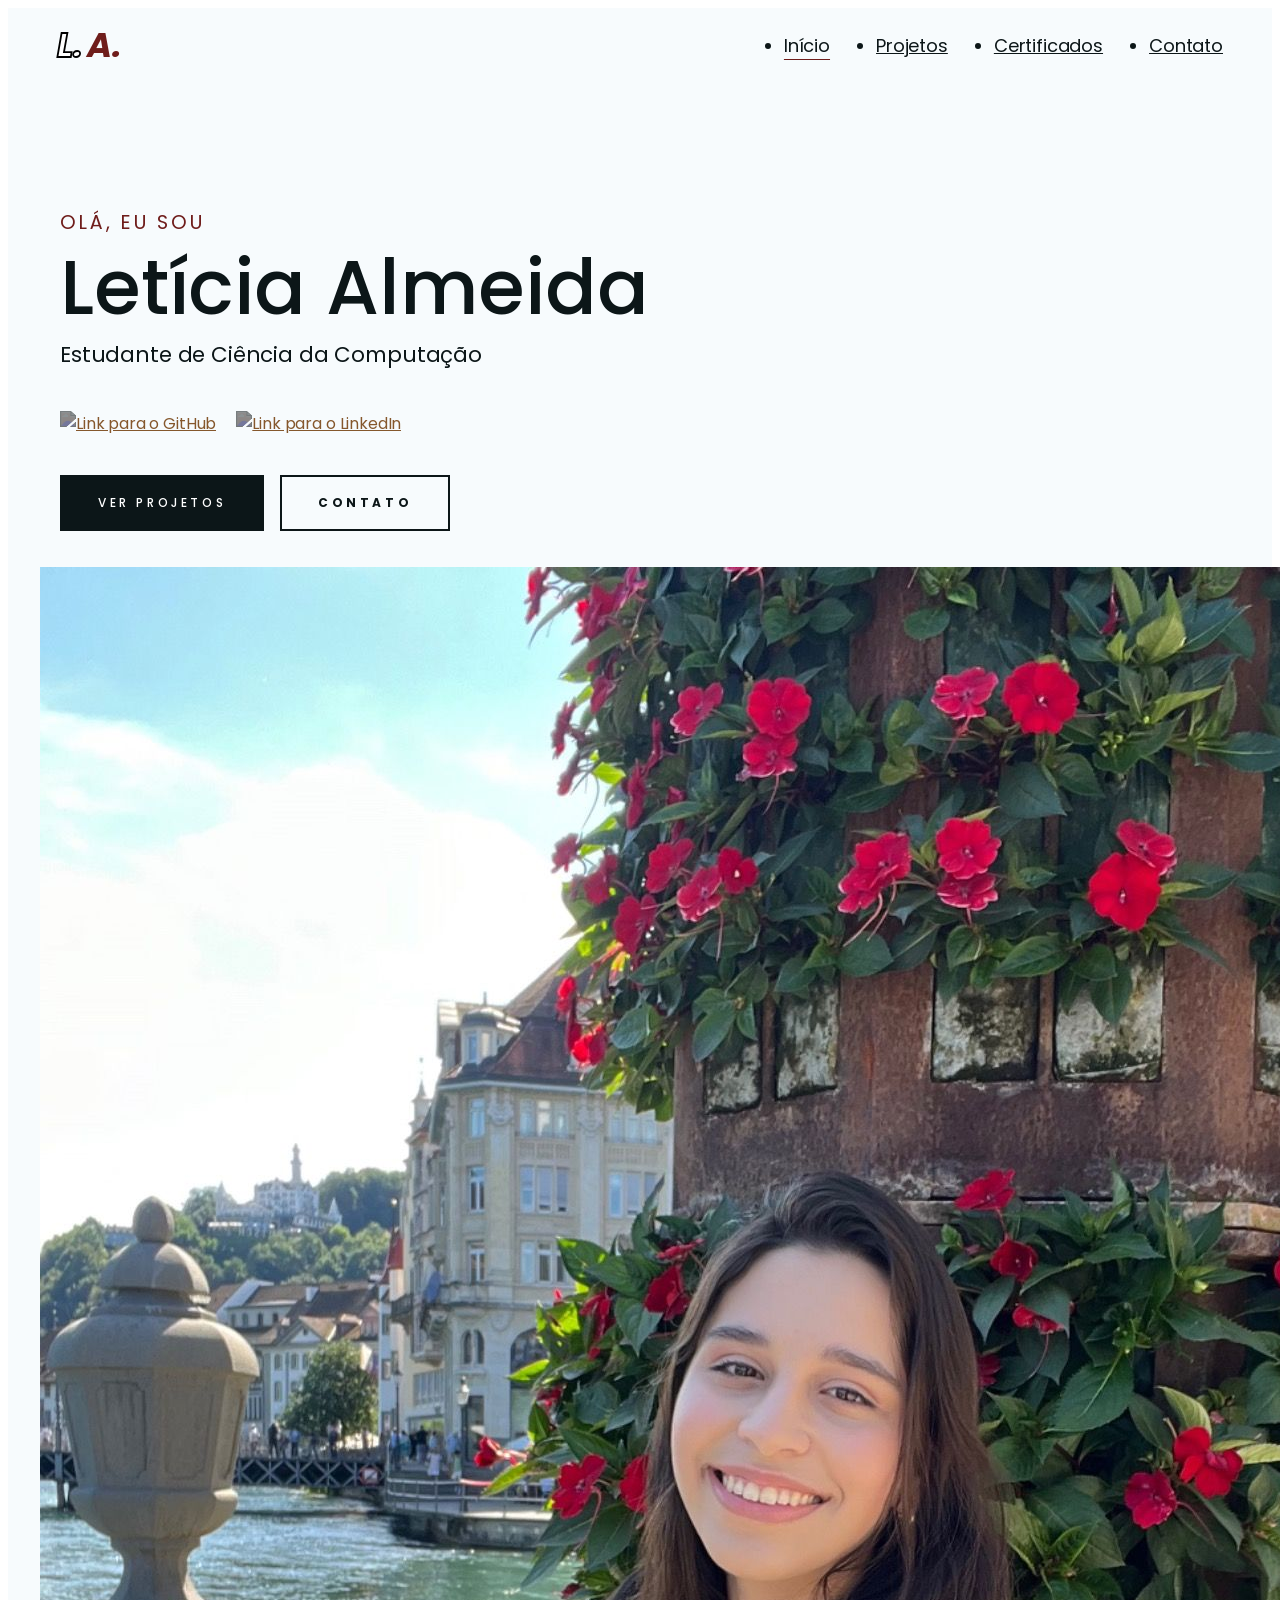
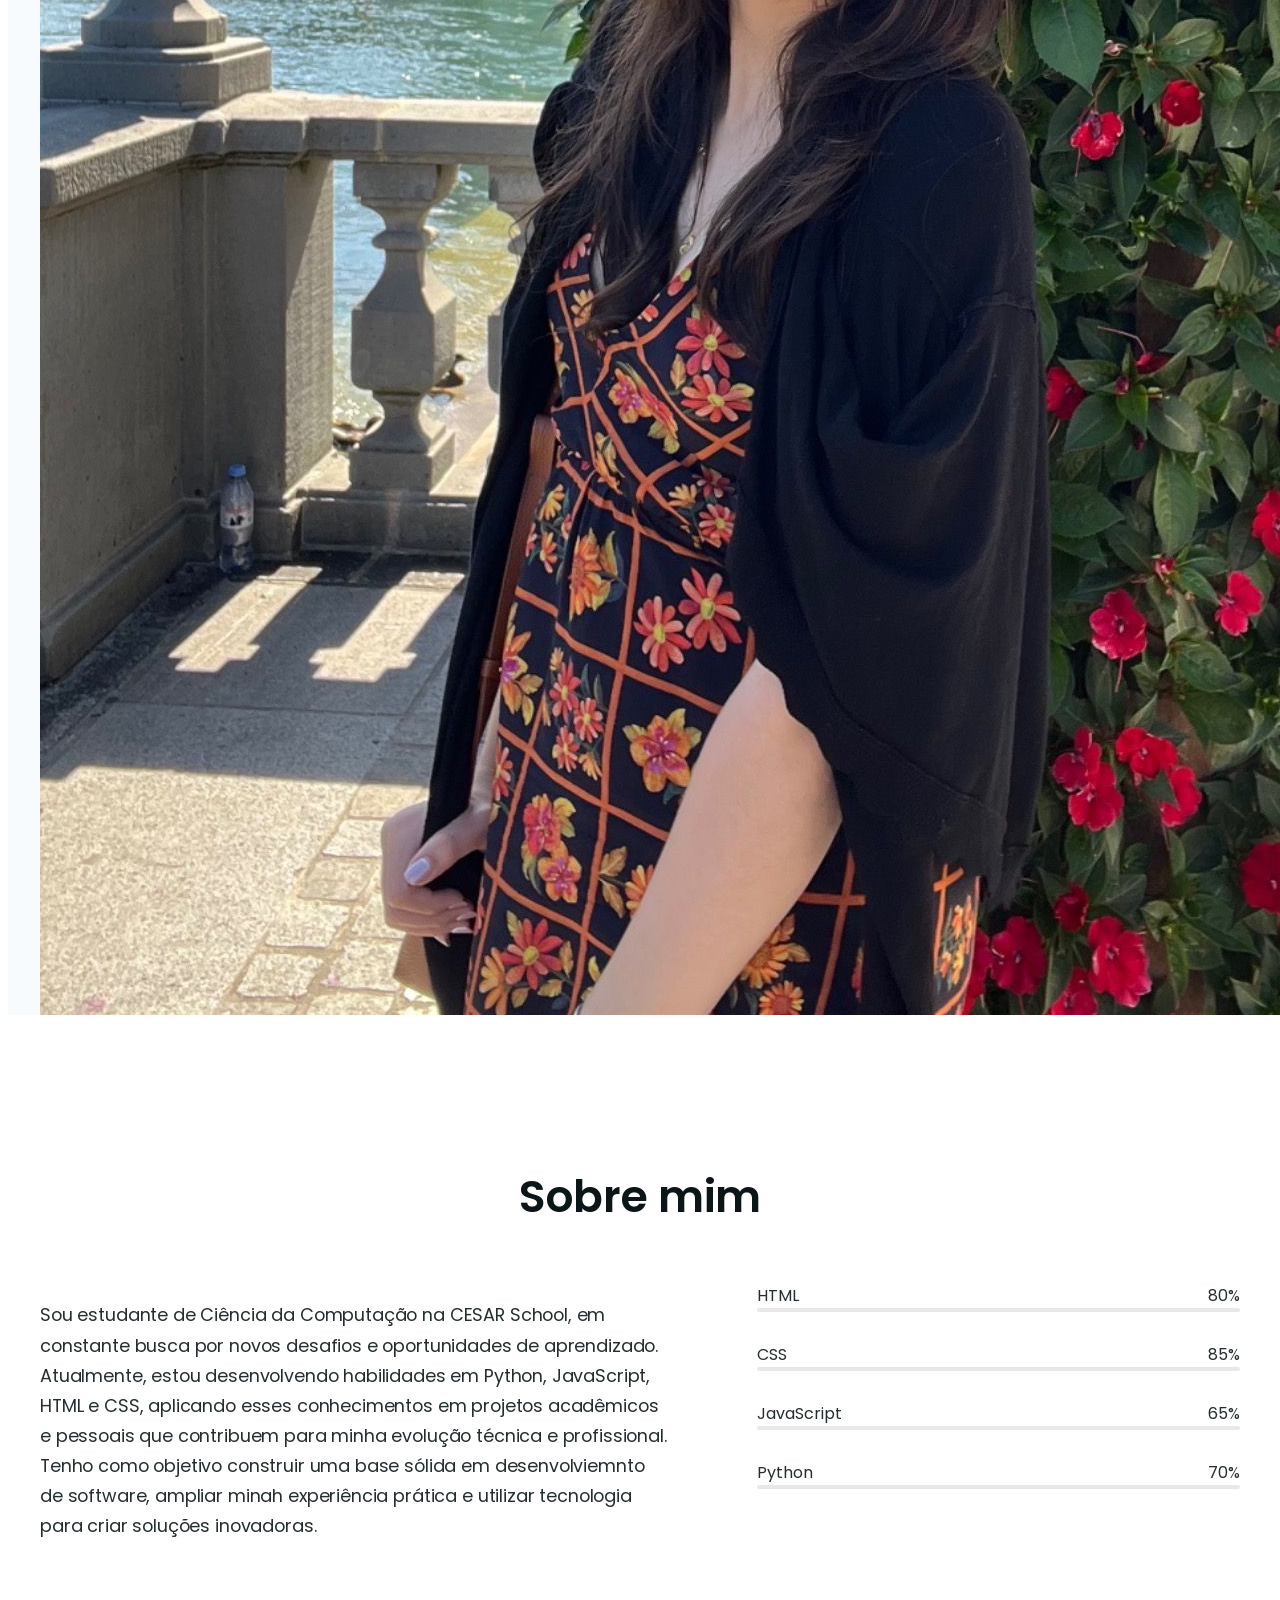
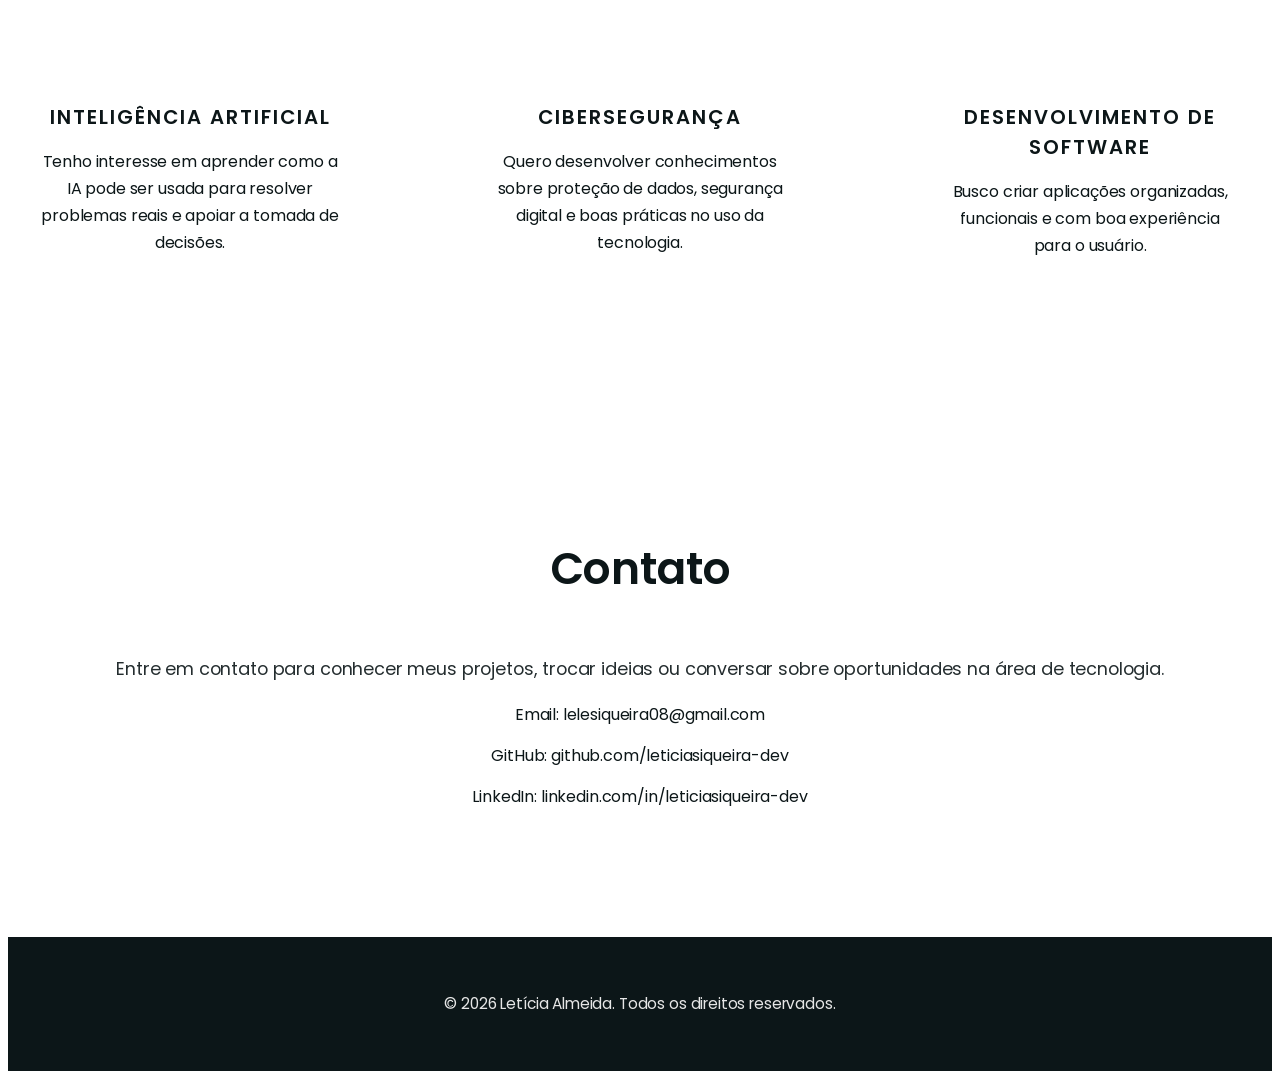
==== index.html @ 73a76bf2 "Atualiza portfolio pessoal" ====
<!DOCTYPE html>
<html lang="pt-BR">
  <head>
    <meta charset="UTF-8" />
    <meta name="viewport" content="width=device-width, initial-scale=1.0" />
    <title>Portfólio | Letícia Almeida</title>
    <link rel="shortcut icon" href="img/favicon.png" type="image/x-icon" />
    <link rel="stylesheet" href="css/main.css" />
    <link rel="stylesheet" href="css/media.css" />
    <link
      rel="stylesheet"
      href="https://cdnjs.cloudflare.com/ajax/libs/aos/2.3.4/aos.css"
      crossorigin="anonymous"
      referrerpolicy="no-referrer"
    />
  </head>

  <body>
    <header id="header" class="header">
      <div class="container container-lg">
        <div class="header-nav">
          <a href="index.html" class="logo">
             <span class="logo-l">L.</span>
             <span class="logo-a">A.</span>
         </a>

          <nav id="nav" class="nav">
            <ul class="nav-list">
              <li class="nav-item">
                <a href="index.html" class="nav-link active">Início</a>
              </li>
              <li class="nav-item">
                <a href="projetos.html" class="nav-link">Projetos</a>
              </li>
              <li class="nav-item">
                <a href="certificados.html" class="nav-link">Certificados</a>
              </li>
              <li class="nav-item">
                <a href="#contact" class="nav-link">Contato</a>
              </li>
            </ul>

            <button id="nav-btn" class="nav-btn">
              <img
                id="nav-btn-img"
                src="img/icons/open.svg"
                alt="Botão de navegação"
              />
            </button>
          </nav>
        </div>
      </div>
    </header>

    <main>
      <section id="home" class="hero">
        <div class="container container-lg">
          <div class="hero-row" data-aos="fade-zoom-in">
            <div class="hero-content">
              <span class="hero-greeting">Olá, eu sou</span>

              <h1 class="hero-heading">Letícia Almeida</h1>

              <span class="hero-heading-subtitle">
                Estudante de Ciência da Computação
              </span>

              <div class="about-social-list">
                <div class="social-links-row">
                  <a href="https://github.com/leticiasiqueira-dev" target="_blank">
                    <img
                      src="img/social_icons/github.svg"
                      alt="Link para o GitHub"
                    />
                  </a>

                  <a href="https://www.linkedin.com/in/leticiasiqueira-dev/" target="_blank">
                    <img
                      src="img/social_icons/linkedin.svg"
                      alt="Link para o LinkedIn"
                    />
                  </a>
                </div>
              </div>

              <div>
                <a href="projetos.html" class="btn">Ver Projetos</a>
                <a href="#contact" class="btn btn-white">Contato</a>
              </div>
            </div>

            <div class="hero-img">
              <img
                src="img/hero/leticia.jpg"
                alt="Imagem de perfil do portfólio"
              />
            </div>
          </div>
        </div>
      </section>

      <section id="about" class="about">
        <div class="container">
          <div class="about-title">
            <h2 class="title">Sobre mim</h2>
          </div>

          <div class="about-row">
            <div class="about-content" data-aos="fade-up">
              <p class="about-descr">
                Sou estudante de Ciência da Computação na CESAR School, em constante busca por novos desafios e oportunidades de aprendizado. Atualmente, estou desenvolvendo habilidades em Python, JavaScript, HTML e CSS, aplicando esses conhecimentos em projetos acadêmicos e pessoais que contribuem para minha evolução técnica e profissional. Tenho como objetivo construir uma base sólida em desenvolviemnto de software, ampliar minah experiência prática e utilizar tecnologia para criar soluções inovadoras.
            </div>

            <div class="about-skills" data-aos="fade-up">
              <div class="skill">
                <div class="skill-title">HTML</div>
                <div class="skill-percent">80%</div>
                <div class="skill-bar__progress">
                  <div class="skill-bar__fill" data-progress="80"></div>
                </div>
              </div>

              <div class="skill">
                <div class="skill-title">CSS</div>
                <div class="skill-percent">85%</div>
                <div class="skill-bar__progress">
                  <div class="skill-bar__fill" data-progress="85"></div>
                </div>
              </div>

              <div class="skill">
                <div class="skill-title">JavaScript</div>
                <div class="skill-percent">65%</div>
                <div class="skill-bar__progress">
                  <div class="skill-bar__fill" data-progress="65"></div>
                </div>
              </div>

              <div class="skill">
                <div class="skill-title">Python</div>
                <div class="skill-percent">70%</div>
                <div class="skill-bar__progress">
                  <div class="skill-bar__fill" data-progress="70"></div>
                </div>
              </div>
            </div>
          </div>

          <div class="services-row">
            <article class="service-card" data-aos="fade-up">
              <img class="service-card-img" src="img/services/01.svg" alt="" />
              <h3 class="service-card-title">Inteligência Artificial</h3>
              <p>
                Tenho interesse em aprender como a IA pode ser usada para
                resolver problemas reais e apoiar a tomada de decisões.
              </p>
            </article>

            <article class="service-card" data-aos="fade-up">
              <img class="service-card-img" src="img/services/02.svg" alt="" />
              <h3 class="service-card-title">Cibersegurança</h3>
              <p>
                Quero desenvolver conhecimentos sobre proteção de dados,
                segurança digital e boas práticas no uso da tecnologia.
              </p>
            </article>

            <article class="service-card" data-aos="fade-up">
              <img class="service-card-img" src="img/services/03.svg" alt="" />
              <h3 class="service-card-title">Desenvolvimento de Software</h3>
              <p>
                Busco criar aplicações organizadas, funcionais e com boa
                experiência para o usuário.
              </p>
            </article>
          </div>
        </div>
      </section>



      <section id="contact" class="contact">
        <div class="container">
          <div class="contact-title">
            <h2 class="title">Contato</h2>
          </div>

          <div class="contact-content">
            <p>
              Entre em contato para conhecer meus projetos, trocar ideias ou
              conversar sobre oportunidades na área de tecnologia.
            </p>
          </div>

          <p>Email: lelesiqueira08@gmail.com</p>
          <p>GitHub: github.com/leticiasiqueira-dev</p>
          <p>LinkedIn: linkedin.com/in/leticiasiqueira-dev</p>
        </div>
      </section>
    </main>

    <footer class="footer">
      <div class="container">
        <div class="footer-row">
          <div class="footer-copyright">
            <p>&copy; 2026 Letícia Almeida. Todos os direitos reservados.</p>
          </div>
        </div>
      </div>
    </footer>

    <div id="goToTop" class="goToTop">
      <a href="#home">
        <img src="img/icons/arrow_up.svg" alt="Voltar ao topo" />
      </a>
    </div>

    <script
      src="https://cdnjs.cloudflare.com/ajax/libs/aos/2.3.4/aos.js"
      crossorigin="anonymous"
      referrerpolicy="no-referrer"
    ></script>
    <script type="module" src="js/main.js"></script>
  </body>
</html>
---- css/main.css ----
@import "./reset.css";
@import url("https://fonts.googleapis.com/css2?family=Poppins:wght@300;400;500;600;700&display=swap");

:root {
  --primary-bg-color: #f7fbfd;
  --primary-accent: #0c1618;
  --secondary-accent: #6f1d1b;

  --main-text-color: #0c1618;
  --supportive-text-color: #242d2f;
  --gray-text-color: #565a5b;

  --white-color: #fff;
  --gray-color: #e9e8e8;
  --gray-color-2: #c0c0c0;
  --gray-color-3: #e6e6e6;

  --color-preloader-bg: var(--white-color);
  --color-dots: #1a1a1a;
}

/* Common styles */
html {
  scroll-behavior: smooth;
  overflow-x: hidden;
}

body {
  color: var(--main-text-color);
  font-family: "Poppins", sans-serif;
  letter-spacing: -0.15px;
}

.container {
  padding: 0 32px;
  max-width: 1200px;
  /* max-width: clamp(54.5rem, 38.125rem + 81.88vw, 120rem); */
  margin: 0 auto;
}

.container-lg {
  max-width: 1600px;
}

.title {
  font-size: 44px;
  font-weight: 600;
  text-align: center;
  margin-bottom: 54px;
}

.btn {
  display: inline-block;
  height: 52px;
  font-weight: 500;
  font-size: 12px;
  text-transform: uppercase;
  letter-spacing: 0.3em;
  line-height: 52px;
  padding: 0 36px;
  margin: 0 12px 16px 0;
  color: var(--white-color);
  text-decoration: none;
  text-align: center;
  white-space: nowrap;
  cursor: pointer;
  transition: all 0.3s;
  background-color: var(--primary-accent);
  border: 2px solid var(--primary-accent);
  transition: all 0.3s ease-in;
}

.btn:hover,
.btn:focus {
  background-color: var(--secondary-accent);
  border-color: var(--secondary-accent);
  color: var(--white-color);
  outline: 0;
}

.btn:active {
  background-color: #8b4a48;
}

.btn-white {
  background: transparent;
  font-weight: 700;
  border: 2px solid var(--primary-accent);
  color: var(--primary-accent);
  transition: all 0.3s ease-in;
}

.btn-white:hover,
.btn-white:focus {
  background: var(--primary-accent);
  border: 2px solid var(--primary-accent);
  color: var(--white-color);
}

.btn-white:active {
  background-color: #3c4446;
}

.btn-red {
  background: var(--secondary-accent);
  border: 2px solid var(--secondary-accent);
  color: var(--white-color);
  transition: all 0.3s ease-in;
}

.btn-red:hover,
.btn-red:focus {
  background: var(--primary-accent);
  border: 2px solid var(--primary-accent);
}

.btn-red:active {
  background-color: #3c4446;
}

h5 {
  font-size: 15px;
  letter-spacing: 2px;
  line-height: 23px;
  font-weight: 600;
  text-transform: uppercase;
}

.white {
  color: var(--white-color);
}

/* Header */
.header {
  z-index: 100;
  background-color: transparent;
  height: 90px;
  width: 100%;
  position: absolute;
  top: 0;
  left: 0;
  right: 0;
}

.header-nav {
  display: flex;
  justify-content: space-between;
  align-items: center;
  padding: 0 25px;
  height: 90px;
}

.header-sticky {
  position: fixed;
  top: 0;
  left: 0;
  width: 100%;
  z-index: 1999;
  background-color: rgba(255, 255, 255, 0.95);
  padding-top: 0;
  padding-bottom: 0;
  transition: all 0.3s ease-in-out;
}

.logo {
    text-decoration: none;
    font-style: italic;
    font-size: 34px;
    font-weight: 700;
    display: flex;
    align-items: center;
    gap: 4px;
}

.logo-l {
    color: white;
    -webkit-text-stroke: 1.8px #000;
}

.logo-a {
    color: #6f1d1b;
}

.nav-list {
  display: flex;
  column-gap: 46px;
  font-weight: 400;
  font-size: 18px;
  letter-spacing: -0.15px;
}

.nav-btn {
  display: none;
}

.nav-link {
  color: var(--main-text-color);
}

.nav-link.active {
  text-decoration: underline;
  text-decoration-color: var(--secondary-accent);
  text-decoration-thickness: 1.2px;
  text-underline-offset: 7px;
}

/* Hero section */
.hero {
  position: relative;
  padding-top: 180px;
  background-color: var(--primary-bg-color);
}

.hero-row {
  display: flex;
  flex-wrap: wrap;
}

.hero-content {
  text-align: left;
  align-self: center;
  padding: 20px;
  flex-grow: 1;
}

.hero-greeting {
  font-size: clamp(1rem, 0.929rem + 0.36vw, 1.25rem);
  font-weight: 400;
  text-transform: uppercase;
  letter-spacing: 3px;
  color: var(--secondary-accent);
}

.hero-heading {
  margin: 5px 0;
  font-weight: 500;
  font-size: clamp(3.25rem, 2.75rem + 2.5vw, 5rem);
  line-height: 1.2;
}

.hero-heading-subtitle {
  font-size: clamp(1.125rem, 1.054rem + 0.36vw, 1.375rem);
  font-weight: 400;
}

.hero-img {
  display: flex;
  flex: 1 1 356px;
  justify-content: flex-end;
  margin-top: auto;
}

.hero-img img {
  display: block;
  position: relative;
}

.about-social-list {
  display: flex;
}

.social-links-row {
  display: flex;
  justify-content: center;
  align-items: center;
  column-gap: 20px;
  margin: 40px 0 40px;
  height: 24px;

  img {
    height: 24px;
    width: 24px;
  }
}

.social-links-row a {
  filter: invert(35%) sepia(11%) saturate(160%) hue-rotate(145deg)
    brightness(88%) contrast(80%);
  transition: all 0.3s ease-in-out;
}

.social-links-row a:hover {
  filter: invert(0%) sepia(0%) saturate(7500%) hue-rotate(305deg)
    brightness(97%) contrast(103%);
}

/* About section */
.about {
  padding: 7rem 0;
}

.about-row {
  display: grid;
  grid-template-columns: 1.3fr 1fr;
  justify-content: center;
  gap: 90px;
  margin-bottom: 80px;
  color: var(--supportive-text-color);
}

.about-descr {
  font-size: clamp(1rem, 0.964rem + 0.18vw, 1.125rem);
  line-height: 1.7;
  font-weight: 400;
  margin-bottom: 10px;
}

.skill {
  position: relative;
  display: block;
  width: 100%;
  margin-bottom: 30px;
}

.skill-title,
.skill-percent {
  display: inline-block;
  font-size: 16px;
  font-weight: 400;
  /* text-transform: uppercase; */
  letter-spacing: 0px;
}

.skill-percent {
  float: right;
}
.skill-bar__progress {
  background-color: var(--gray-color);
  border-radius: 5px;
  height: 4px;
  width: 100%;
  overflow: hidden;
  position: relative;
}

.skill-bar__fill {
  background-color: var(--secondary-accent);
  height: 4px;
  width: 0; /* Initial width is 0 */
  transition: width 1.5s ease-in-out; /* Smooth transition for the fill */
}

.about-download-btn {
  margin-top: 40px;
}

.services-row {
  display: flex;
  flex-wrap: wrap;
  gap: 50px;
  justify-content: space-between;
}

.service-card {
  max-width: 300px;
}

.service-card-img {
  display: block;
  height: 50px;
  margin: 0 auto 20px;
  filter: invert(33%) sepia(7%) saturate(243%) hue-rotate(145deg)
    brightness(94%) contrast(81%);
}

.service-card-title {
  text-align: center;
  text-transform: uppercase;
  letter-spacing: 2px;
  margin-bottom: 10px;
  font-weight: 600;
  font-size: clamp(1.125rem, 1.089rem + 0.18vw, 1.25rem);
}

.service-card p {
  font-size: 16px;
  line-height: 1.7;
  text-align: center;
}

/* Works */
.projects {
  padding: 7rem 0;
  background-color: var(--primary-bg-color);
}

.projects-title {
  text-align: center;
}

.projects-row {
  display: flex;
  flex-wrap: wrap;
  justify-content: center;
}

.project-box {
  position: relative;
  overflow: hidden;
  display: block;
  max-width: 510px;
}

.project-box a {
  display: inline-block;
}

.project-box:hover .project-mask {
  opacity: 1;
  visibility: visible;
}

.project-box:hover .project-mask .project-caption {
  bottom: 30px;
  opacity: 1;
}

.project-box:hover .project-img {
  transform: scale(1.1);
  transition: all 2s cubic-bezier(0.23, 1, 0.32, 1) 0s;
  width: 100%;
}

.project-img {
  transform: scale(1);
  width: 100%;
  transition: all 2s cubic-bezier(0.23, 1, 0.32, 1) 0s;
}

.project-mask {
  background: none repeat scroll 0 0 rgba(0, 0, 0, 0.7);
  height: 100%;
  position: absolute;
  transition: all 0.5s ease-in-out 0s;
  width: 100%;
  top: 0;
  left: 0;
  opacity: 0;
  visibility: hidden;
  overflow: hidden;
}

.project-mask p {
  text-transform: uppercase;
  font-size: 11px;
  letter-spacing: 1.5px;
  font-weight: 400;
  margin-top: 0;
  text-align: left;
}

.project-mask .project-caption {
  position: absolute;
  bottom: -60px;
  left: 0;
  padding-left: 30px;
  padding-right: 30px;
  text-align: left;
  transition: all 0.5s ease-in-out 0s;
  opacity: 0;
}

.project-mask p {
  text-transform: uppercase;
  font-size: 11px;
  letter-spacing: 1.5px;
  font-weight: 400;
  margin-top: 0;
  text-align: left;
}

/* Contact */
.contact {
  padding: 7rem 0;
  text-align: center;
}

.contact-content {
  font-size: clamp(1rem, 0.964rem + 0.18vw, 1.125rem);
  color: var(--supportive-text-color);
  margin: 0 auto 20px;
}

.contact form {
  max-width: 500px;
  margin: 20px auto;
  text-align: center;
}

.contact form .input-box {
  display: flex;
  justify-content: space-between;
  flex-wrap: wrap;
}

.contact form .input-box input,
.contact form textarea {
  width: 100%;
  padding: 15px;
  font-size: 15px;
  color: var(--gray-text-color);
  border: 1px solid var(--gray-color-2);
  margin: 7px 0;
}

.contact form .input-box input {
  width: 100%;
}

.contact form textarea {
  resize: none;
}

.contact-button {
  margin-top: 20px;
}

/* Footer */
.footer {
  background-color: var(--primary-accent);
  color: var(--gray-color-3);
}

.footer-row {
  display: flex;
  flex-direction: column;
  column-gap: 20px;
  align-items: center;
  padding: 40px 0;
}

.footer-social {
  margin-top: 0;
}

.footer-social a:hover {
  filter: invert(100%) sepia(100%) saturate(0%) hue-rotate(288deg)
    brightness(102%) contrast(102%);
}

.footer-copyright {
  font-size: clamp(0.75rem, 0.679rem + 0.36vw, 1rem);
}

.response {
  position: fixed;
  display: inline-block;
  background-color: var(--primary-accent);
  color: var(--white-color);
  border: 1px solid var(--white-color);
  min-width: 280px;
  padding: 20px 40px;
  bottom: -100px;
  left: 50%;
  opacity: 0;
  visibility: hidden;
  transform: translateX(-50%);
  transition: all 0.3s ease-in-out;
  z-index: 5;
}

.response.open {
  bottom: 20px;
  opacity: 1;
  visibility: visible;
}

/* "go to top" button */
.goToTop {
  z-index: 599;
  position: fixed;
  width: 40px;
  height: 40px;
  background-color: var(--gray-color);
  top: auto;
  left: auto;
  right: 30px;
  bottom: 30px;
  cursor: pointer;
  opacity: 0;
  visibility: hidden;
  border-radius: 2px;
  transition: opacity 350ms, visibility 350ms;
}

.goToTop a {
  display: flex;
  align-items: center;
  justify-content: center;
  width: 100%;
  height: 100%;
  filter: invert(4%) sepia(23%) saturate(2306%) hue-rotate(148deg)
    brightness(91%) contrast(90%);
}

.goToTop img {
  height: 16px;
  width: 16px;
}

.goToTop:hover {
  filter: invert(100%) sepia(100%) saturate(0%) hue-rotate(288deg)
    brightness(102%) contrast(102%);
}

.goToTop.reveal {
  display: block;
  cursor: pointer;
  opacity: 1;
  visibility: visible;
  transition: all 0.3s;
}

/* Preloader with jumping dots */
#preloader {
  position: fixed;
  display: flex;
  flex-flow: row wrap;
  justify-content: center;
  align-items: center;
  background: var(--color-preloader-bg);
  z-index: 3000;
  height: 100vh;
  width: 100vw;
  opacity: 1;
  overflow: hidden;
  transition: opacity 0.5s ease-out;
}

.jumping-dots {
  position: relative;
  width: 6px;
  height: 6px;
  padding: 0;
  display: inline-block;
}

.jumping-dots > div {
  position: absolute;
  content: "";
  top: 0;
  left: 0;
  width: 6px;
  height: 6px;
  background: var(--color-dots);
  border-radius: 50%;
}

.jumping-dots > div:nth-of-type(1) {
  left: 20px;
}

.jumping-dots > div:nth-of-type(3) {
  left: -20px;
}

.jumping-dots > div {
  animation: jumping-dots 1.2s infinite ease;
  animation-delay: 0.2s;
}

.jumping-dots > div:nth-of-type(1) {
  animation-delay: 0.4s;
}

.jumping-dots > div:nth-of-type(3) {
  animation-delay: 0s;
}

@keyframes jumping-dots {
  0% {
    top: 0;
  }

  40% {
    top: -6px;
  }

  80% {
    top: 0;
  }
}
/* Página Certificados */

.pagina-certificados {
  padding-top: 90px;
  background-color: var(--primary-bg-color);
}

.certificados-hero {
  padding: 90px 0 50px;
  text-align: center;
}

.certificados-hero h1 {
  font-size: clamp(2.5rem, 2rem + 3vw, 5rem);
  margin-bottom: 20px;
  color: var(--primary-accent);
}

.certificados-hero p {
  max-width: 760px;
  margin: 0 auto;
  font-size: 18px;
  line-height: 1.7;
  color: var(--supportive-text-color);
}

.certificados-section {
  padding: 40px 0 100px;
}

.certificados-grid {
  display: grid;
  grid-template-columns: repeat(2, 1fr);
  gap: 34px;
}

.certificado-card {
  background-color: white;
  border: 1px solid var(--gray-color-3);
  box-shadow: 0 10px 30px rgba(12, 22, 24, 0.08);
  overflow: hidden;
  transition: transform 0.3s ease, box-shadow 0.3s ease;
}

.certificado-card:hover {
  transform: translateY(-8px);
  box-shadow: 0 16px 40px rgba(12, 22, 24, 0.14);
}

.certificado-card img {
  width: 100%;
  height: 260px;
  object-fit: cover;
  display: block;
}

.certificado-info {
  padding: 26px;
}

.certificado-info span {
  display: inline-block;
  margin-bottom: 12px;
  color: var(--secondary-accent);
  font-size: 13px;
  text-transform: uppercase;
  letter-spacing: 1px;
}

.certificado-info h2 {
  font-size: 24px;
  margin-bottom: 18px;
}

.certificado-info a {
  display: inline-block;
  color: white;
  background-color: var(--primary-accent);
  padding: 12px 18px;
  text-decoration: none;
  font-size: 13px;
  text-transform: uppercase;
  letter-spacing: 1px;
}

.certificado-info a:hover {
  background-color: var(--secondary-accent);
}

@media (max-width: 900px) {
  .certificados-grid {
    grid-template-columns: 1fr;
  }
}

/* Página Projetos - cards claros */

.pagina-projetos {
  padding-top: 90px;
  background-color: var(--primary-bg-color);
  min-height: 100vh;
}

.projetos-hero {
  padding: 90px 0 50px;
}

.projetos-label {
  display: block;
  color: var(--secondary-accent);
  font-size: 14px;
  font-weight: 700;
  letter-spacing: 2px;
  margin-bottom: 24px;
}

.projetos-hero h1 {
  font-size: clamp(3rem, 2rem + 5vw, 6rem);
  line-height: 0.95;
  color: var(--primary-accent);
}

.projetos-hero h1 em {
  color: var(--secondary-accent);
  font-style: italic;
}

.projetos-cards {
  display: grid;
  grid-template-columns: repeat(3, 1fr);
  border: 1px solid #e5e7eb;
  background-color: white;
}

.projeto-card-novo {
  min-height: 360px;
  padding: 44px;
  border-right: 1px solid #e5e7eb;
  text-decoration: none;
  color: var(--main-text-color);
  display: flex;
  flex-direction: column;
  transition: 0.3s ease;
}

.projeto-card-novo:last-child {
  border-right: none;
}

.projeto-card-novo:hover {
  background-color: #fafafa;
  transform: translateY(-6px);
}

.projeto-numero {
  color: #9ca3af;
  font-size: 14px;
  margin-bottom: 34px;
}

.projeto-icone {
  font-size: 32px;
  margin-bottom: 28px;
}

.projeto-card-novo h2 {
  font-size: 28px;
  margin-bottom: 18px;
  color: var(--secondary-accent);
}

.projeto-card-novo p {
  font-size: 16px;
  line-height: 1.7;
  color: var(--supportive-text-color);
}

.projeto-seta {
  margin-top: auto;
  font-size: 24px;
  color: var(--secondary-accent);
}

@media (max-width: 900px) {
  .projetos-cards {
    grid-template-columns: 1fr;
  }

  .projeto-card-novo {
    border-right: none;
    border-bottom: 1px solid #e5e7eb;
  }
}
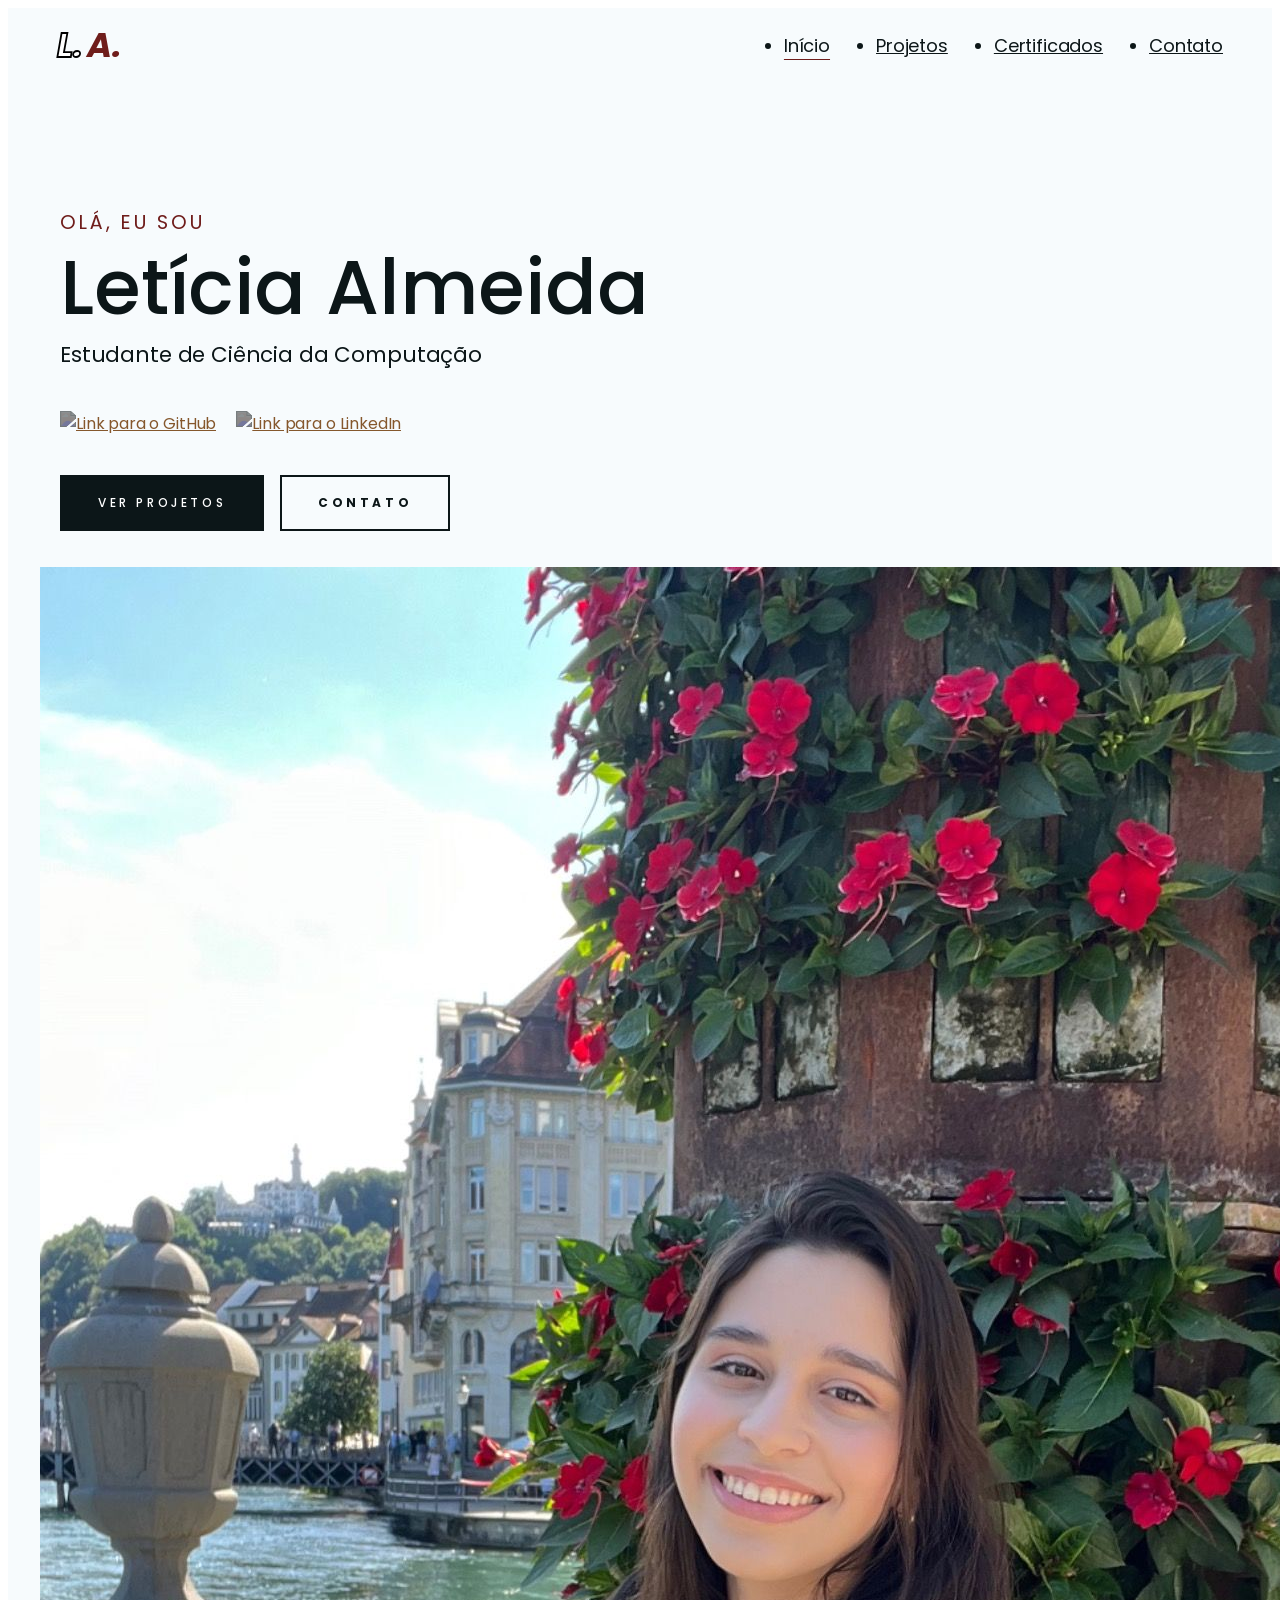
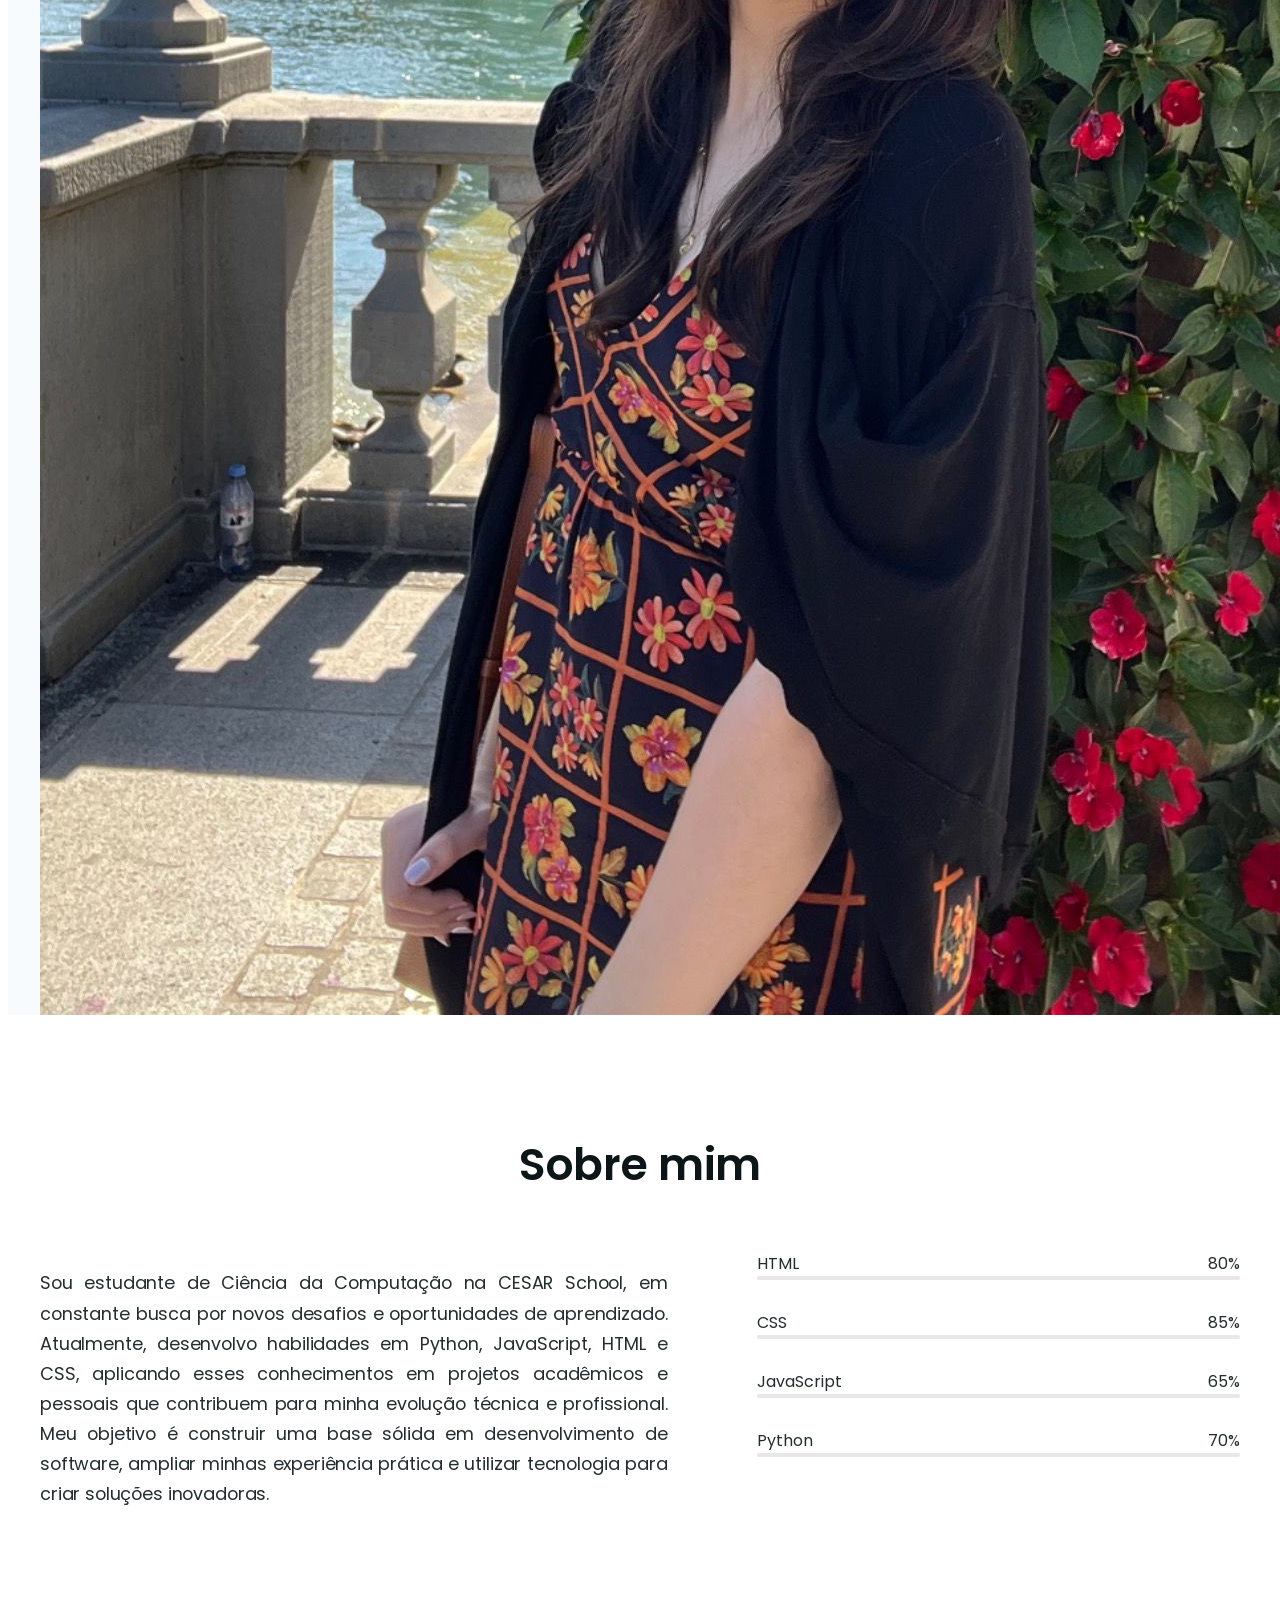
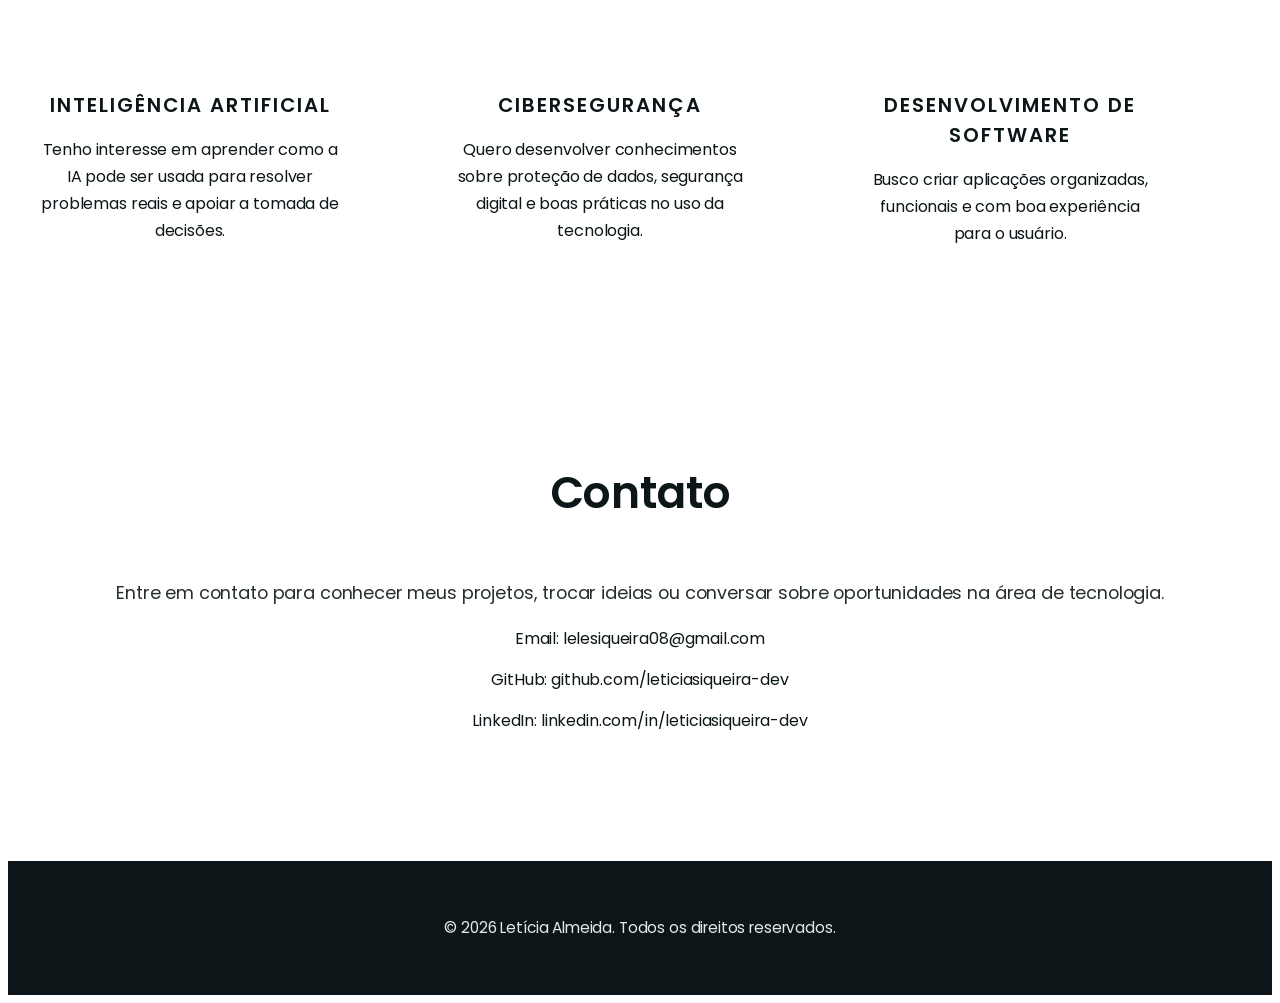
==== commit cf2176b2: "Ajusta espaçamento e formatação da página inicial" ====
--- a/index.html
+++ b/index.html
@@ -108,7 +108,7 @@
           <div class="about-row">
             <div class="about-content" data-aos="fade-up">
               <p class="about-descr">
-                Sou estudante de Ciência da Computação na CESAR School, em constante busca por novos desafios e oportunidades de aprendizado. Atualmente, estou desenvolvendo habilidades em Python, JavaScript, HTML e CSS, aplicando esses conhecimentos em projetos acadêmicos e pessoais que contribuem para minha evolução técnica e profissional. Tenho como objetivo construir uma base sólida em desenvolviemnto de software, ampliar minah experiência prática e utilizar tecnologia para criar soluções inovadoras.
+                Sou estudante de Ciência da Computação na CESAR School, em constante busca por novos desafios e oportunidades de aprendizado. Atualmente, desenvolvo habilidades em Python, JavaScript, HTML e CSS, aplicando esses conhecimentos em projetos acadêmicos e pessoais que contribuem para minha evolução técnica e profissional. Meu objetivo é construir uma base sólida em desenvolvimento de software, ampliar minhas experiência prática e utilizar tecnologia para criar soluções inovadoras.
             </div>
 
             <div class="about-skills" data-aos="fade-up">
--- a/css/main.css
+++ b/css/main.css
@@ -286,7 +286,7 @@
 
 /* About section */
 .about {
-  padding: 7rem 0;
+  padding: 5rem 0 3rem;
 }
 
 .about-row {
@@ -294,7 +294,7 @@
   grid-template-columns: 1.3fr 1fr;
   justify-content: center;
   gap: 90px;
-  margin-bottom: 80px;
+  margin-bottom: 30px;
   color: var(--supportive-text-color);
 }
 
@@ -303,6 +303,7 @@
   line-height: 1.7;
   font-weight: 400;
   margin-bottom: 10px;
+  text-align: justify;
 }
 
 .skill {
@@ -345,11 +346,13 @@
 }
 
 .services-row {
-  display: flex;
-  flex-wrap: wrap;
-  gap: 50px;
-  justify-content: space-between;
-}
+    display: grid;
+    grid-template-columns: repeat(3, 1fr);
+    gap: 30px;
+
+    margin-top: 100px;
+}
+
 
 .service-card {
   max-width: 300px;
